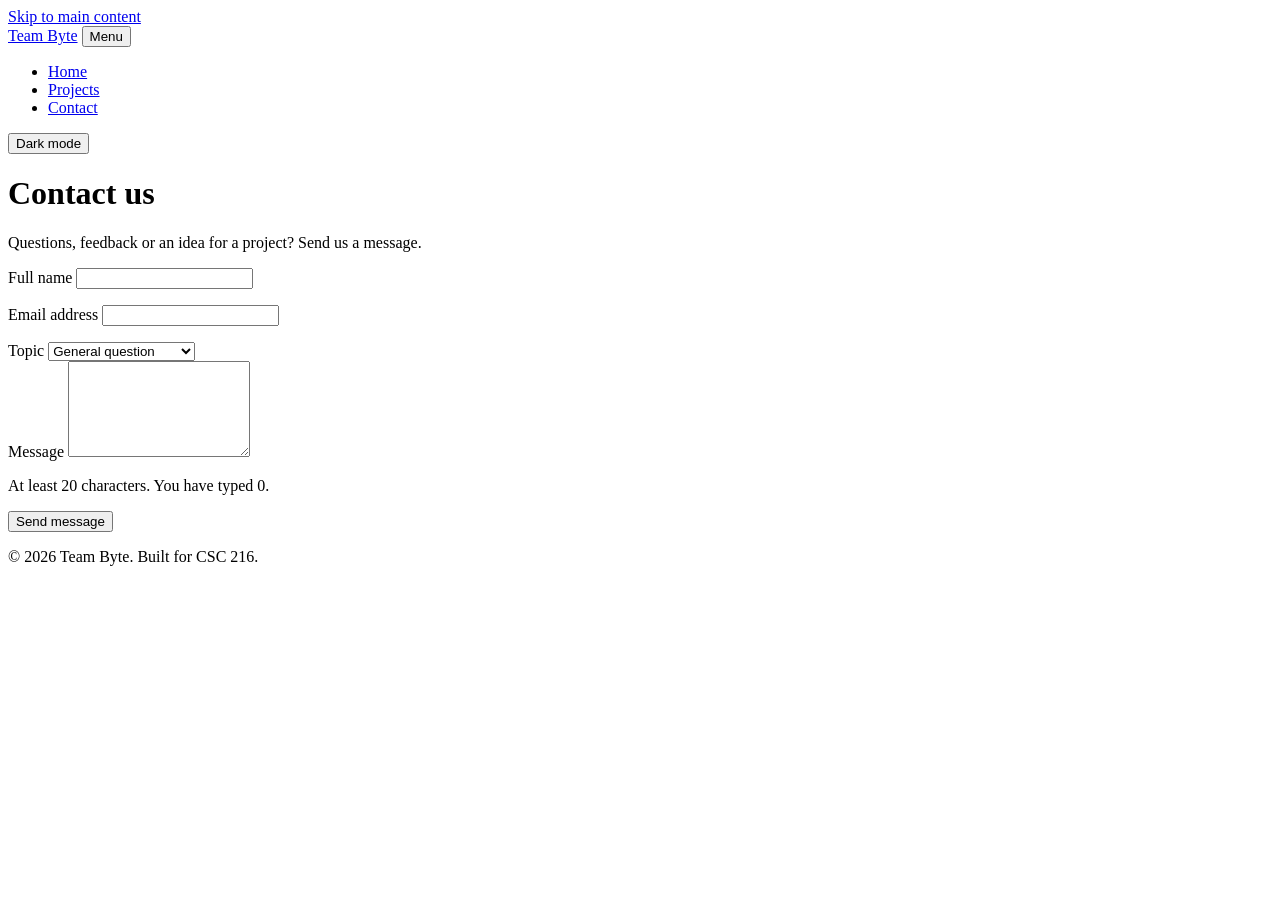
==== contact.html @ d9975f37 "Add projects and contact pages" ====
<!DOCTYPE html>
<html lang="en">
<head>
  <meta charset="UTF-8">
  <meta name="viewport" content="width=device-width, initial-scale=1.0">
  <meta name="description" content="Send a message to Team Byte.">
  <title>Team Byte</title>
  <link rel="stylesheet" href="css/styles.css">
  <script src="js/script.js" defer></script>
</head>
<body>
  <a class="skip-link" href="#main">Skip to main content</a>

  <header class="site-header">
    <div class="container header-inner">
      <a class="logo" href="index.html">Team Byte</a>
      <button class="nav-toggle" type="button" aria-expanded="false" aria-controls="site-nav">Menu</button>
      <nav id="site-nav" class="site-nav" aria-label="Main">
        <ul>
          <li><a href="index.html">Home</a></li>
          <li><a href="projects.html">Projects</a></li>
          <li><a href="contact.html" aria-current="page">Contact</a></li>
        </ul>
      </nav>
      <button class="theme-toggle" type="button" aria-pressed="false">Dark mode</button>
    </div>
  </header>

  <main id="main" class="container">
    <header class="page-header">
      <h1>Contact us</h1>
      <p class="lead">Questions, feedback or an idea for a project? Send us a message.</p>
    </header>

    <form id="contact-form" class="contact-form" novalidate>
      <div class="field">
        <label for="name">Full name</label>
        <input type="text" id="name" name="name" autocomplete="name" required aria-describedby="name-error">
        <p class="error" id="name-error"></p>
      </div>

      <div class="field">
        <label for="email">Email address</label>
        <input type="email" id="email" name="email" autocomplete="email" required aria-describedby="email-error">
        <p class="error" id="email-error"></p>
      </div>

      <div class="field">
        <label for="topic">Topic</label>
        <select id="topic" name="topic">
          <option value="general">General question</option>
          <option value="collaboration">Collaboration</option>
          <option value="feedback">Feedback on our site</option>
        </select>
      </div>

      <div class="field">
        <label for="message">Message</label>
        <textarea id="message" name="message" rows="6" required minlength="20" aria-describedby="message-hint message-error"></textarea>
        <p class="hint" id="message-hint">At least 20 characters. You have typed <span id="char-count">0</span>.</p>
        <p class="error" id="message-error"></p>
      </div>

      <button class="button" type="submit">Send message</button>
      <p id="form-status" class="form-status" role="status"></p>
    </form>
  </main>

  <footer class="site-footer">
    <div class="container">
      <p>© <span id="year">2026</span> Team Byte. Built for CSC 216.</p>
    </div>
  </footer>
</body>
</html>
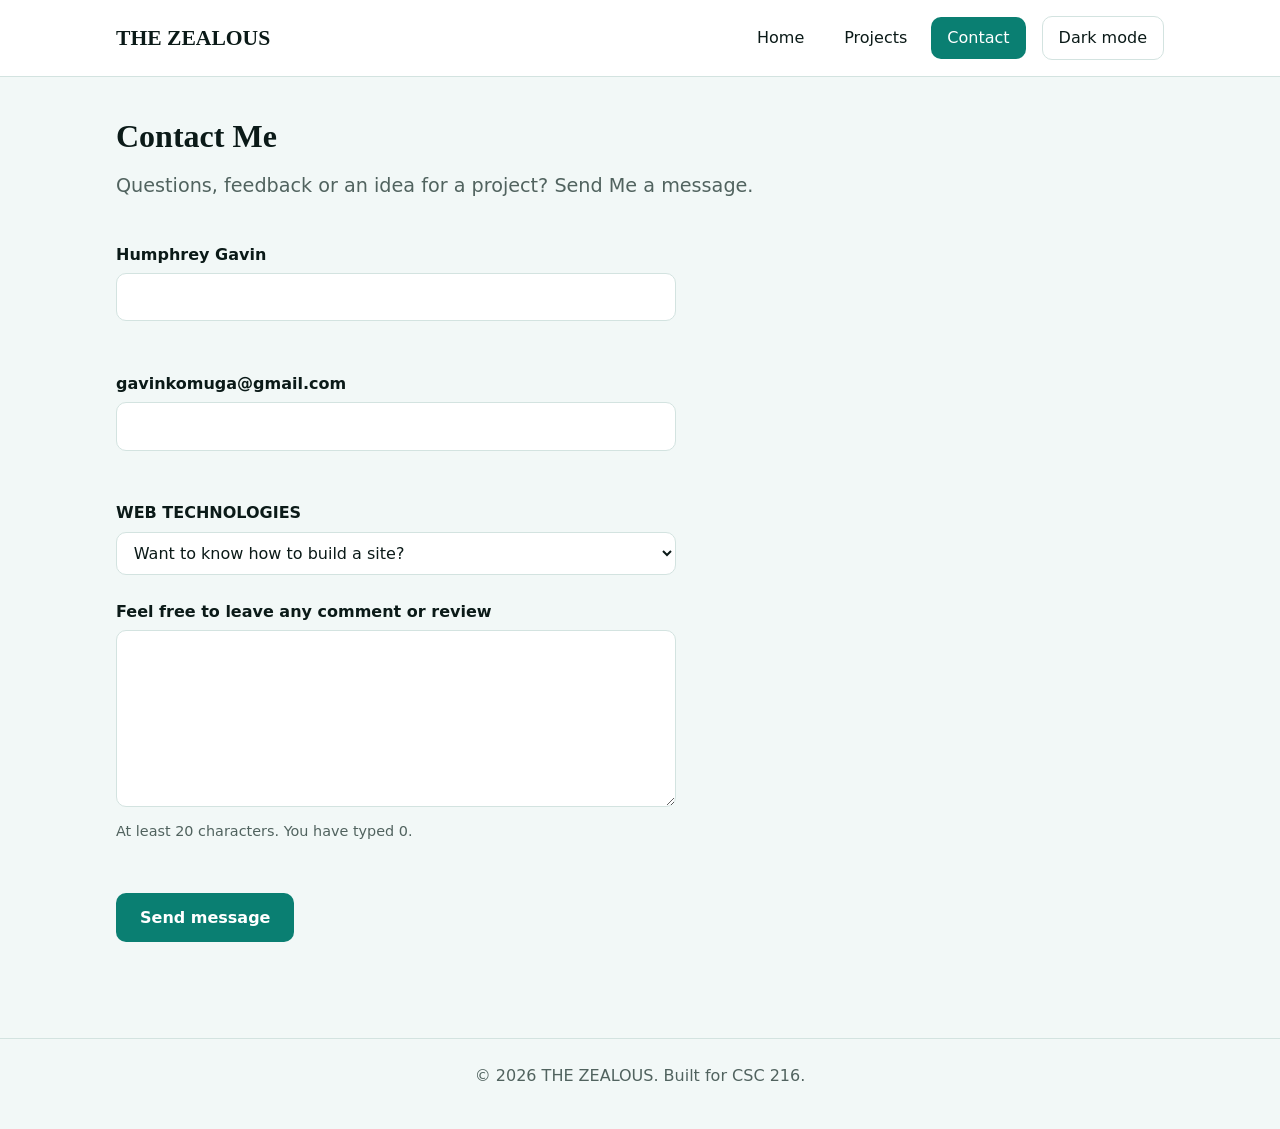
==== commit d212bb5b: "modified code" ====
--- a/contact.html
+++ b/contact.html
@@ -3,8 +3,8 @@
 <head>
   <meta charset="UTF-8">
   <meta name="viewport" content="width=device-width, initial-scale=1.0">
-  <meta name="description" content="Send a message to Team Byte.">
-  <title>Team Byte</title>
+  <meta name="description" content="Send a message to THE ZEALOUS.">
+  <title>THE ZEALOUS</title>
   <link rel="stylesheet" href="css/styles.css">
   <script src="js/script.js" defer></script>
 </head>
@@ -13,7 +13,7 @@
 
   <header class="site-header">
     <div class="container header-inner">
-      <a class="logo" href="index.html">Team Byte</a>
+      <a class="logo" href="index.html">THE ZEALOUS</a>
       <button class="nav-toggle" type="button" aria-expanded="false" aria-controls="site-nav">Menu</button>
       <nav id="site-nav" class="site-nav" aria-label="Main">
         <ul>
@@ -28,34 +28,34 @@
 
   <main id="main" class="container">
     <header class="page-header">
-      <h1>Contact us</h1>
-      <p class="lead">Questions, feedback or an idea for a project? Send us a message.</p>
+      <h1>Contact Me</h1>
+      <p class="lead">Questions, feedback or an idea for a project? Send Me a message.</p>
     </header>
 
     <form id="contact-form" class="contact-form" novalidate>
       <div class="field">
-        <label for="name">Full name</label>
+        <label for="name">Humphrey Gavin</label>
         <input type="text" id="name" name="name" autocomplete="name" required aria-describedby="name-error">
         <p class="error" id="name-error"></p>
       </div>
 
       <div class="field">
-        <label for="email">Email address</label>
+        <label for="email">gavinkomuga@gmail.com</label>
         <input type="email" id="email" name="email" autocomplete="email" required aria-describedby="email-error">
         <p class="error" id="email-error"></p>
       </div>
 
       <div class="field">
-        <label for="topic">Topic</label>
+        <label for="topic">WEB TECHNOLOGIES</label>
         <select id="topic" name="topic">
-          <option value="general">General question</option>
-          <option value="collaboration">Collaboration</option>
-          <option value="feedback">Feedback on our site</option>
+          <option value="general">Want to know how to build  a site?</option>
+          <option value="collaboration">By Myself</option>
+          <option value="feedback">Feedback on my site</option>
         </select>
       </div>
 
       <div class="field">
-        <label for="message">Message</label>
+        <label for="message">Feel free to leave any comment or review</label>
         <textarea id="message" name="message" rows="6" required minlength="20" aria-describedby="message-hint message-error"></textarea>
         <p class="hint" id="message-hint">At least 20 characters. You have typed <span id="char-count">0</span>.</p>
         <p class="error" id="message-error"></p>
@@ -68,7 +68,7 @@
 
   <footer class="site-footer">
     <div class="container">
-      <p>© <span id="year">2026</span> Team Byte. Built for CSC 216.</p>
+      <p>© <span id="year">2026</span> THE ZEALOUS. Built for CSC 216.</p>
     </div>
   </footer>
 </body>
--- a/css/styles.css
+++ b/css/styles.css
@@ -0,0 +1,418 @@
+/* ---------- 1. Design tokens ---------- */
+/* Light mode: mint-tinted variant of the same teal palette */
+:root {
+  --color-bg: #f2f8f7;
+  --color-surface: #ffffff;
+  --color-text: #0b1a18;
+  --color-muted: #51635f;
+  --color-primary: #0a7f72;
+  --color-primary-dark: #075f56;
+  --color-on-primary: #ffffff;
+  --color-border: #d3e3e0;
+  --color-error: #b3261e;
+  --color-success: #1e7b3a;
+  --color-glow: rgba(10, 127, 114, 0.10);
+
+  --font-body: system-ui, -apple-system, "Segoe UI", Roboto, Arial, sans-serif;
+  --font-heading: Georgia, "Times New Roman", serif;
+
+  --space-1: 0.5rem;
+  --space-2: 1rem;
+  --space-3: 1.5rem;
+  --space-4: 2.5rem;
+  --space-5: 4rem;
+
+  --radius: 10px;
+  --max-width: 1080px;
+}
+
+/* Dark mode: matches the screenshot (near-black green background, glowing teal accent) */
+body.dark {
+  --color-bg: #060d0c;
+  --color-surface: #0b1514;
+  --color-text: #e8f1ef;
+  --color-muted: #8b9c98;
+  --color-primary: #2fd4bd;
+  --color-primary-dark: #7ae8d6;
+  --color-on-primary: #03110f;
+  --color-border: #17302c;
+  --color-error: #ff7b72;
+  --color-success: #3ddc97;
+  --color-glow: rgba(47, 212, 189, 0.16);
+  color-scheme: dark;
+}
+/* ---------- 2. Base and reset ---------- */
+*,
+*::before,
+*::after {
+  box-sizing: border-box;
+}
+
+body {
+  margin: 0;
+  font-family: var(--font-body);
+  font-size: 1rem;
+  line-height: 1.6;
+  color: var(--color-text);
+  background-color: var(--color-bg);
+  transition: background-color 0.3s ease, color 0.3s ease;
+}
+
+h1,
+h2,
+h3 {
+  font-family: var(--font-heading);
+  line-height: 1.2;
+  margin: 0 0 var(--space-2);
+}
+
+p {
+  margin: 0 0 var(--space-2);
+}
+
+a {
+  color: var(--color-primary);
+}
+
+a:hover {
+  color: var(--color-primary-dark);
+}
+
+img {
+  max-width: 100%;
+  display: block;
+}
+
+:focus-visible {
+  outline: 3px solid var(--color-primary);
+  outline-offset: 3px;
+}
+/* ---------- 3. Layout helpers ---------- */
+.container {
+  width: 100%;
+  max-width: var(--max-width);
+  margin-inline: auto;
+  padding-inline: var(--space-2);
+}
+
+.section {
+  padding-block: var(--space-4);
+}
+
+.skip-link {
+  position: absolute;
+  top: -4rem;
+  left: var(--space-2);
+  z-index: 100;
+  padding: var(--space-1) var(--space-2);
+  border-radius: var(--radius);
+  background-color: var(--color-primary);
+  color: var(--color-on-primary);
+}
+
+.skip-link:focus {
+  top: var(--space-2);
+}
+/* ---------- 4. Header and navigation ---------- */
+.site-header {
+  position: sticky;
+  top: 0;
+  z-index: 10;
+  background-color: var(--color-surface);
+  border-bottom: 1px solid var(--color-border);
+}
+
+.header-inner {
+  display: flex;
+  flex-wrap: wrap;
+  align-items: center;
+  gap: var(--space-2);
+  padding-block: var(--space-2);
+}
+
+.logo {
+  margin-right: auto;
+  font-family: var(--font-heading);
+  font-size: 1.35rem;
+  font-weight: 700;
+  color: var(--color-text);
+  text-decoration: none;
+}
+
+.site-nav ul {
+  display: flex;
+  gap: var(--space-1);
+  margin: 0;
+  padding: 0;
+  list-style: none;
+}
+
+.site-nav a {
+  display: block;
+  padding: var(--space-1) var(--space-2);
+  border-radius: var(--radius);
+  color: var(--color-text);
+  font-weight: 500;
+  text-decoration: none;
+}
+
+.site-nav a:hover {
+  background-color: var(--color-bg);
+}
+
+.site-nav a[aria-current="page"] {
+  background-color: var(--color-primary);
+  color: var(--color-on-primary);
+}
+
+.nav-toggle,
+.theme-toggle {
+  padding: var(--space-1) var(--space-2);
+  border: 1px solid var(--color-border);
+  border-radius: var(--radius);
+  background-color: transparent;
+  color: var(--color-text);
+  font: inherit;
+  cursor: pointer;
+}
+
+.theme-toggle[aria-pressed="true"] {
+  border-color: var(--color-primary);
+  color: var(--color-primary);
+}
+
+.nav-toggle {
+  display: none;
+}
+/* ---------- 5. Buttons and hero ---------- */
+.button {
+  display: inline-block;
+  padding: 0.75rem 1.5rem;
+  border: none;
+  border-radius: var(--radius);
+  background-color: var(--color-primary);
+  color: var(--color-on-primary);
+  font: inherit;
+  font-weight: 600;
+  text-decoration: none;
+  cursor: pointer;
+  transition: background-color 0.2s ease, transform 0.2s ease;
+}
+
+.button:hover {
+  background-color: var(--color-primary-dark);
+  color: var(--color-on-primary);
+  transform: translateY(-2px);
+}
+
+.hero {
+  padding-block: var(--space-5);
+  background:
+    radial-gradient(ellipse at 85% 60%, var(--color-glow), transparent 55%),
+    linear-gradient(135deg, var(--color-surface), var(--color-bg));
+  border-bottom: 1px solid var(--color-border);
+}
+
+.hero h1 {
+  max-width: 18ch;
+  font-size: clamp(2rem, 5vw, 3.25rem);
+}
+
+.eyebrow {
+  margin-bottom: var(--space-1);
+  color: var(--color-primary);
+  font-size: 0.8rem;
+  font-weight: 700;
+  letter-spacing: 0.12em;
+  text-transform: uppercase;
+}
+
+.lead {
+  max-width: 55ch;
+  margin-bottom: var(--space-3);
+  color: var(--color-muted);
+  font-size: 1.2rem;
+}
+
+.page-header {
+  padding-block: var(--space-4) var(--space-2);
+}
+/* ---------- 6. Cards and grids ---------- */
+.team-grid,
+.project-grid {
+  display: grid;
+  grid-template-columns: repeat(auto-fit, minmax(260px, 1fr));
+  gap: var(--space-3);
+}
+
+.card {
+  padding: var(--space-3);
+  border: 1px solid var(--color-border);
+  border-radius: var(--radius);
+  background-color: var(--color-surface);
+}
+
+.avatar {
+  display: grid;
+  place-items: center;
+  width: 64px;
+  height: 64px;
+  margin-bottom: var(--space-2);
+  border-radius: 50%;
+  background-color: var(--color-primary);
+  color: var(--color-on-primary);
+  font-size: 1.25rem;
+  font-weight: 700;
+}
+
+.role {
+  color: var(--color-primary);
+  font-weight: 600;
+}
+
+.skill-list {
+  padding-left: 1.25rem;
+}
+
+.skill-list li {
+  margin-bottom: var(--space-1);
+}
+/* ---------- 7. Projects page ---------- */
+.filters {
+  display: flex;
+  flex-wrap: wrap;
+  gap: var(--space-1);
+  margin-bottom: var(--space-2);
+}
+
+.filter-btn {
+  padding: 0.4rem 1rem;
+  border: 1px solid var(--color-border);
+  border-radius: 999px;
+  background-color: var(--color-surface);
+  color: var(--color-text);
+  font: inherit;
+  cursor: pointer;
+}
+
+.filter-btn[aria-pressed="true"] {
+  border-color: var(--color-primary);
+  background-color: var(--color-primary);
+  color: var(--color-on-primary);
+}
+
+.project-count {
+  color: var(--color-muted);
+}
+
+.tag {
+  display: inline-block;
+  margin-bottom: var(--space-1);
+  color: var(--color-primary);
+  font-size: 0.75rem;
+  font-weight: 700;
+  letter-spacing: 0.06em;
+  text-transform: uppercase;
+}
+
+/* ---------- 8. Contact form ---------- */
+.contact-form {
+  max-width: 560px;
+  padding-bottom: var(--space-4);
+}
+
+.field {
+  margin-bottom: var(--space-3);
+}
+
+label {
+  display: block;
+  margin-bottom: 0.35rem;
+  font-weight: 600;
+}
+
+input,
+select,
+textarea {
+  width: 100%;
+  padding: 0.65rem 0.8rem;
+  border: 1px solid var(--color-border);
+  border-radius: var(--radius);
+  background-color: var(--color-surface);
+  color: var(--color-text);
+  font: inherit;
+}
+
+input:focus,
+select:focus,
+textarea:focus {
+  border-color: var(--color-primary);
+}
+
+input[aria-invalid="true"],
+textarea[aria-invalid="true"] {
+  border-color: var(--color-error);
+}
+
+.hint,
+.error {
+  margin: 0.35rem 0 0;
+  font-size: 0.9rem;
+}
+
+.hint {
+  color: var(--color-muted);
+}
+
+.error {
+  min-height: 1.4em;
+  color: var(--color-error);
+}
+
+.form-status {
+  margin-top: var(--space-2);
+  color: var(--color-success);
+  font-weight: 600;
+}
+/* ---------- 9. Footer ---------- */
+.site-footer {
+  margin-top: var(--space-4);
+  padding-block: var(--space-3);
+  border-top: 1px solid var(--color-border);
+  color: var(--color-muted);
+  text-align: center;
+}
+
+/* ---------- 10. Small screens ---------- */
+@media (max-width: 700px) {
+  .nav-toggle {
+    display: inline-block;
+  }
+
+  .site-nav {
+    display: none;
+    order: 3;
+    width: 100%;
+  }
+
+  .site-nav.open {
+    display: block;
+  }
+
+  .site-nav ul {
+    flex-direction: column;
+  }
+
+  .section {
+    padding-block: var(--space-3);
+  }
+}
+
+/* ---------- 11. Respect reduced-motion preferences ---------- */
+@media (prefers-reduced-motion: reduce) {
+  *,
+  *::before,
+  *::after {
+    transition: none !important;
+  }
+}
